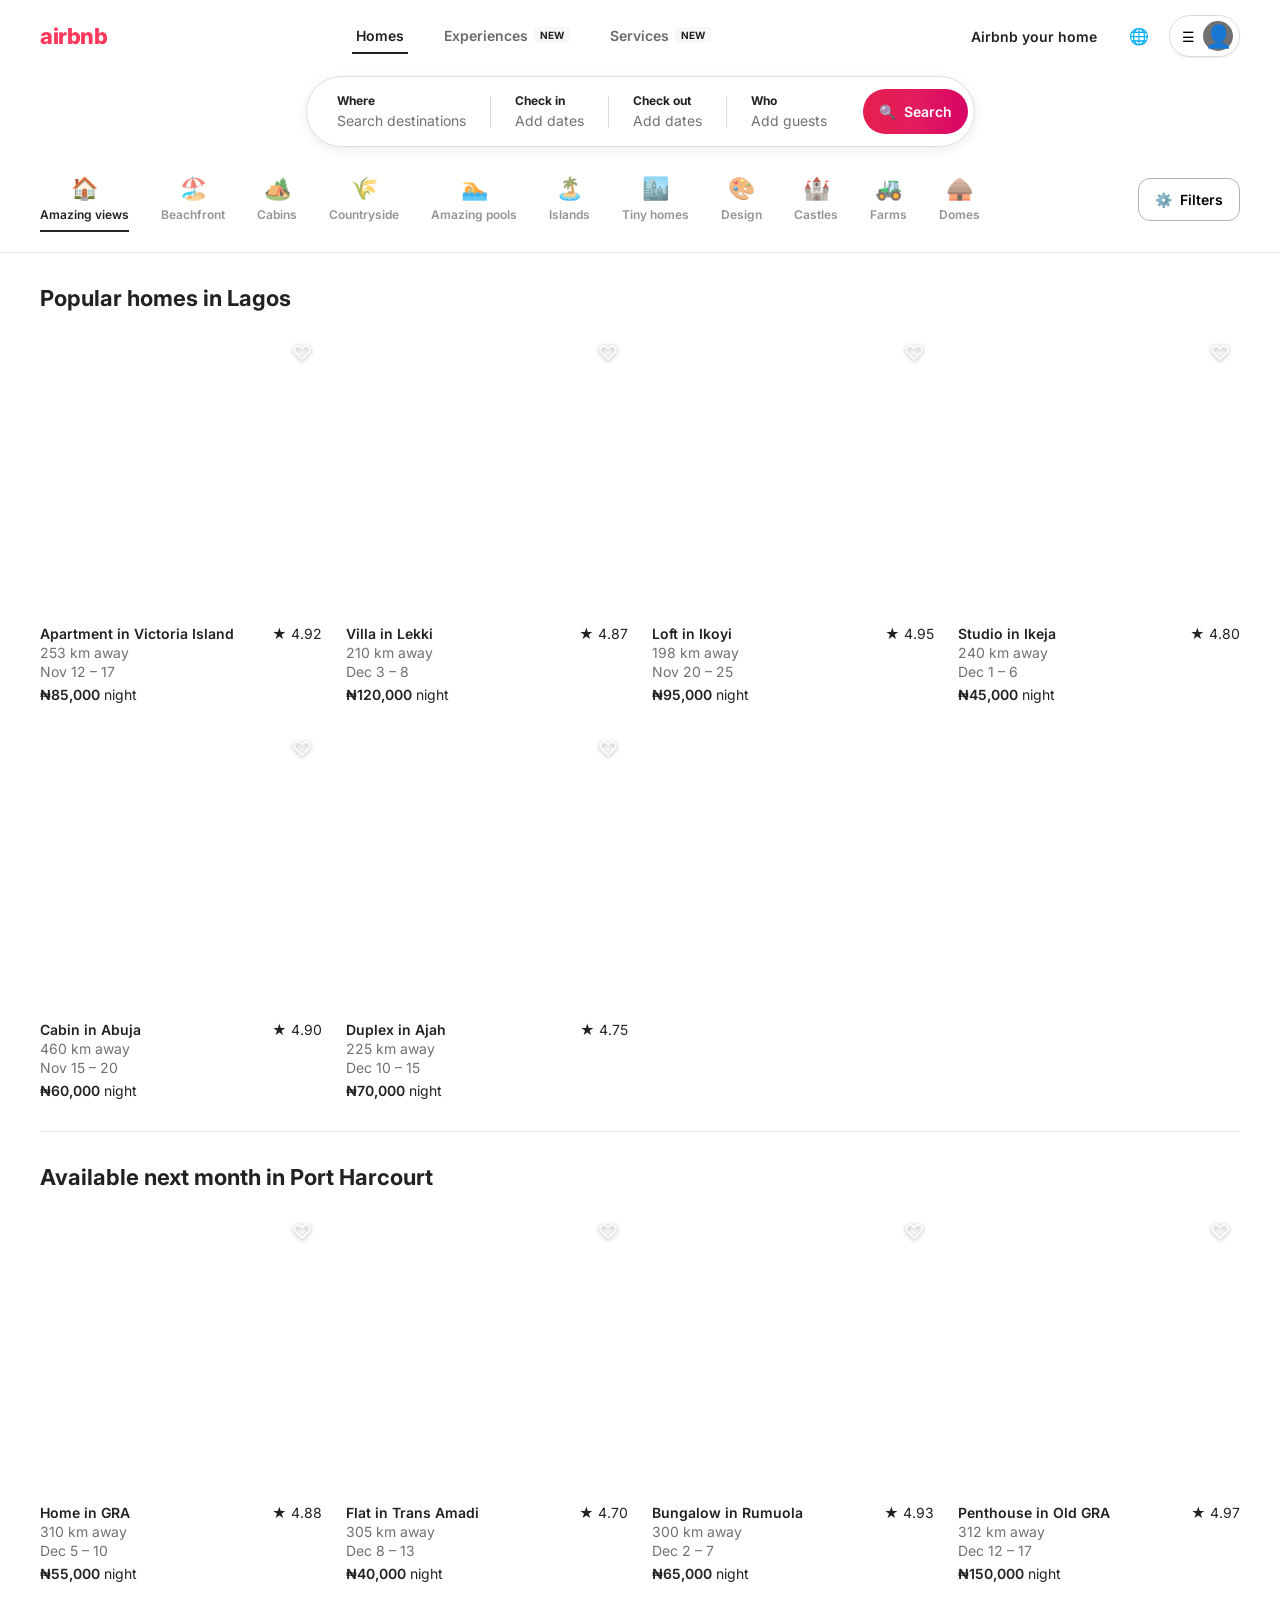
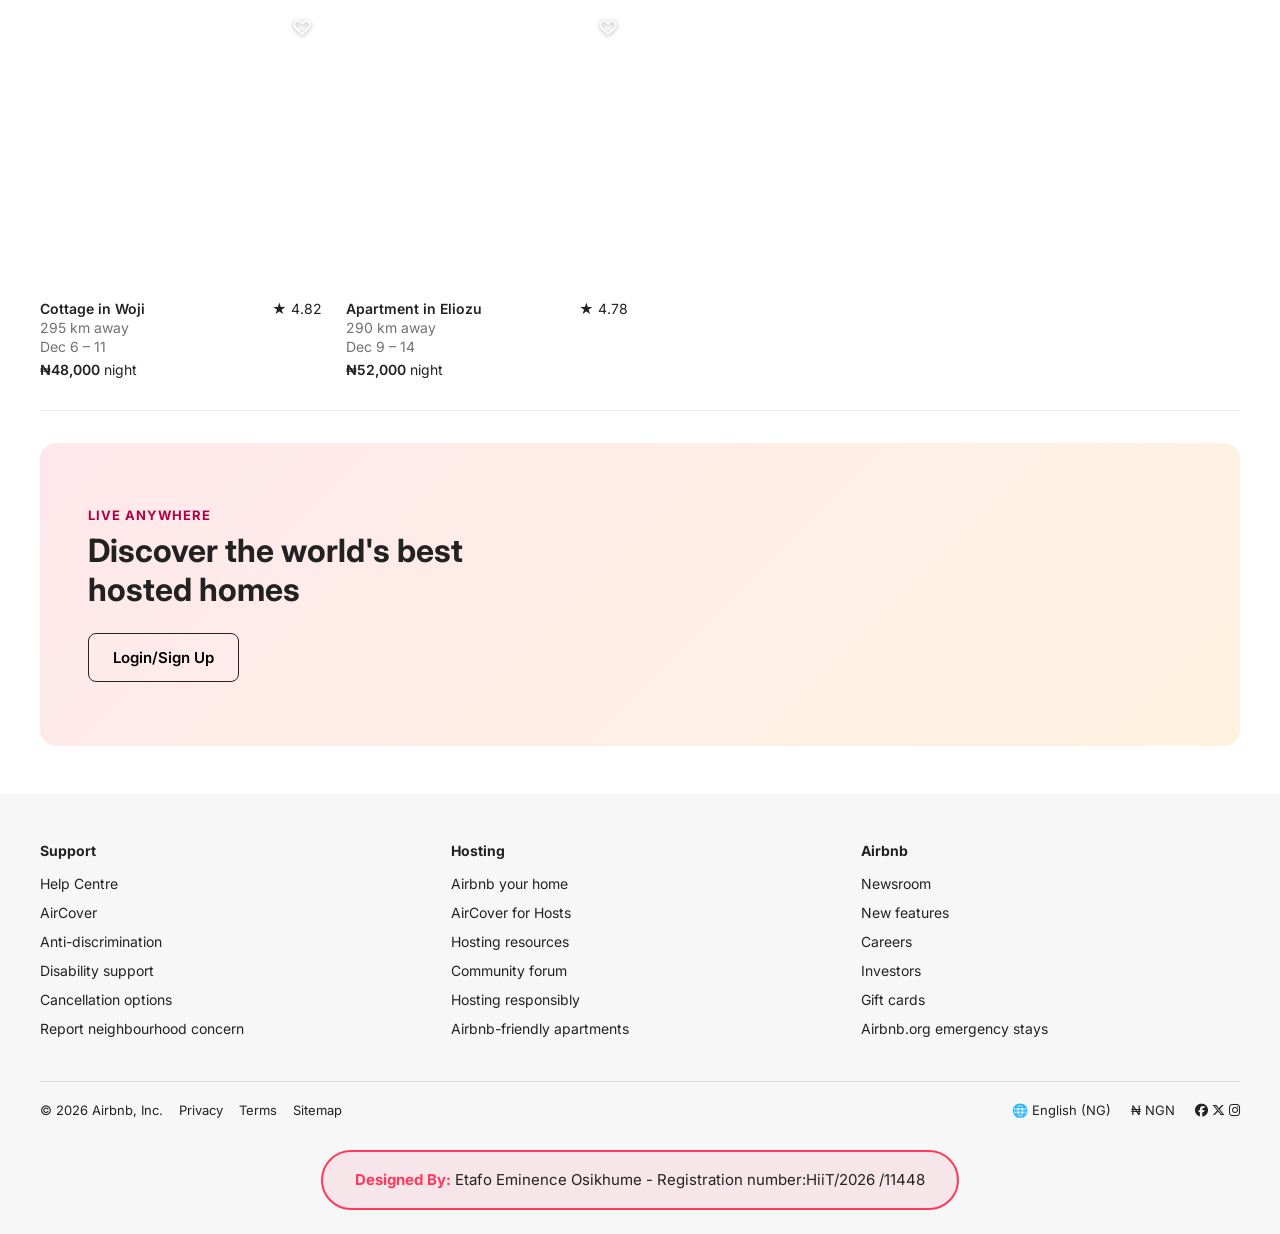
==== index.html @ aab42da4 "Initial commit" ====
<!DOCTYPE html>
<html lang="en">
<head>
<meta charset="UTF-8">
<meta name="viewport" content="width=device-width, initial-scale=1.0">
<title>Airbnb | Vacation Rentals, Cabins, Beach Houses & More</title>
<link rel="preconnect" href="https://fonts.googleapis.com">
<link href="https://fonts.googleapis.com/css2?family=Inter:wght@400;500;600;700;800&display=swap" rel="stylesheet">
<link rel="stylesheet" href="styles.css">
<link rel="stylesheet" href="https://cdnjs.cloudflare.com/ajax/libs/font-awesome/6.5.1/css/all.min.css">
</head>
<body>

<!-- ===== HEADER ===== -->
<header class="site-header">
  <div class="header-inner">
    <a href="#" class="logo">
      <span class="wordmark">airbnb</span>
    </a>

    <nav class="tab-nav" aria-label="Stay type">
      <a href="#" class="tab active">
        <span class="tab-label">Homes</span>
      </a>
      <a href="#" class="tab">
        <span class="tab-label">Experiences</span>
        <span class="tab-new">NEW</span>
      </a>
      <a href="#" class="tab">
        <span class="tab-label">Services</span>
        <span class="tab-new">NEW</span>
      </a>
    </nav>

    <div class="header-right">
      <a href="#" class="host-link">Airbnb your home</a>
      <button class="icon-btn" aria-label="Language">🌐</button>
      <button class="profile-btn" aria-label="Menu">
        <span class="menu-icon">☰</span>
        <span class="user-icon">👤</span>
      </button>
    </div>
  </div>

  <!-- Search bar -->
  <div class="search-wrap">
    <form class="search-bar" role="search">
      <div class="search-field">
        <span class="field-label">Where</span>
        <span class="field-value placeholder">Search destinations</span>
      </div>
      <div class="search-divider"></div>
      <div class="search-field narrow">
        <span class="field-label">Check in</span>
        <span class="field-value placeholder">Add dates</span>
      </div>
      <div class="search-divider"></div>
      <div class="search-field narrow">
        <span class="field-label">Check out</span>
        <span class="field-value placeholder">Add dates</span>
      </div>
      <div class="search-divider"></div>
      <div class="search-field">
        <span class="field-label">Who</span>
        <span class="field-value placeholder">Add guests</span>
      </div>
      <button type="submit" class="search-btn" aria-label="Search">
        <span class="search-icon">🔍</span>
        <span class="search-text">Search</span>
      </button>
    </form>
  </div>

  <!-- Category filter row -->
  <div class="category-row">
    <button class="category active">
      <span class="cat-icon">🏠</span>
      <span class="cat-name">Amazing views</span>
    </button>
    <button class="category">
      <span class="cat-icon">🏖️</span>
      <span class="cat-name">Beachfront</span>
    </button>
    <button class="category">
      <span class="cat-icon">🏕️</span>
      <span class="cat-name">Cabins</span>
    </button>
    <button class="category">
      <span class="cat-icon">🌾</span>
      <span class="cat-name">Countryside</span>
    </button>
    <button class="category">
      <span class="cat-icon">🏊</span>
      <span class="cat-name">Amazing pools</span>
    </button>
    <button class="category">
      <span class="cat-icon">🏝️</span>
      <span class="cat-name">Islands</span>
    </button>
    <button class="category">
      <span class="cat-icon">🏙️</span>
      <span class="cat-name">Tiny homes</span>
    </button>
    <button class="category">
      <span class="cat-icon">🎨</span>
      <span class="cat-name">Design</span>
    </button>
    <button class="category">
      <span class="cat-icon">🏰</span>
      <span class="cat-name">Castles</span>
    </button>
    <button class="category">
      <span class="cat-icon">🚜</span>
      <span class="cat-name">Farms</span>
    </button>
    <button class="category">
      <span class="cat-icon">🛖</span>
      <span class="cat-name">Domes</span>
    </button>
    <button class="filter-btn">
      <span class="filter-icon">⚙️</span>
      Filters
    </button>
  </div>
</header>

<!-- ===== MAIN ===== -->
<main>

  <!-- Section: Popular homes -->
  <section class="listing-section">
    <h2 class="section-title">Popular homes in Lagos</h2>
    <div class="card-grid">

      <a href="#" class="card">
        <div class="card-img" style="background-image:url('https://images.unsplash.com/photo-1600585154340-be6161a56a0c?w=500')">
          <button class="heart-btn" aria-label="Save">♡</button>
        </div>
        <div class="card-body">
          <div class="card-top">
            <span class="card-title">Apartment in Victoria Island</span>
            <span class="card-rating">★ 4.92</span>
          </div>
          <p class="card-sub">253 km away</p>
          <p class="card-dates">Nov 12 – 17</p>
          <p class="card-price"><strong>₦85,000</strong> night</p>
        </div>
      </a>

      <a href="#" class="card">
        <div class="card-img" style="background-image:url('https://images.unsplash.com/photo-1502672260266-1c1ef2d93688?w=500')">
          <button class="heart-btn" aria-label="Save">♡</button>
        </div>
        <div class="card-body">
          <div class="card-top">
            <span class="card-title">Villa in Lekki</span>
            <span class="card-rating">★ 4.87</span>
          </div>
          <p class="card-sub">210 km away</p>
          <p class="card-dates">Dec 3 – 8</p>
          <p class="card-price"><strong>₦120,000</strong> night</p>
        </div>
      </a>

      <a href="#" class="card">
        <div class="card-img" style="background-image:url('https://images.unsplash.com/photo-1600607687939-ce8a6c25118c?w=500')">
          <button class="heart-btn" aria-label="Save">♡</button>
        </div>
        <div class="card-body">
          <div class="card-top">
            <span class="card-title">Loft in Ikoyi</span>
            <span class="card-rating">★ 4.95</span>
          </div>
          <p class="card-sub">198 km away</p>
          <p class="card-dates">Nov 20 – 25</p>
          <p class="card-price"><strong>₦95,000</strong> night</p>
        </div>
      </a>

      <a href="#" class="card">
        <div class="card-img" style="background-image:url('https://images.unsplash.com/photo-1600596542815-ffad4c1539a9?w=500')">
          <button class="heart-btn" aria-label="Save">♡</button>
        </div>
        <div class="card-body">
          <div class="card-top">
            <span class="card-title">Studio in Ikeja</span>
            <span class="card-rating">★ 4.80</span>
          </div>
          <p class="card-sub">240 km away</p>
          <p class="card-dates">Dec 1 – 6</p>
          <p class="card-price"><strong>₦45,000</strong> night</p>
        </div>
      </a>

      <a href="#" class="card">
        <div class="card-img" style="background-image:url('https://images.unsplash.com/photo-1512917774080-9991f1c4c750?w=500')">
          <button class="heart-btn" aria-label="Save">♡</button>
        </div>
        <div class="card-body">
          <div class="card-top">
            <span class="card-title">Cabin in Abuja</span>
            <span class="card-rating">★ 4.90</span>
          </div>
          <p class="card-sub">460 km away</p>
          <p class="card-dates">Nov 15 – 20</p>
          <p class="card-price"><strong>₦60,000</strong> night</p>
        </div>
      </a>

      <a href="#" class="card">
        <div class="card-img" style="background-image:url('https://images.unsplash.com/photo-1600566753086-00f18fb6b3ea?w=500')">
          <button class="heart-btn" aria-label="Save">♡</button>
        </div>
        <div class="card-body">
          <div class="card-top">
            <span class="card-title">Duplex in Ajah</span>
            <span class="card-rating">★ 4.75</span>
          </div>
          <p class="card-sub">225 km away</p>
          <p class="card-dates">Dec 10 – 15</p>
          <p class="card-price"><strong>₦70,000</strong> night</p>
        </div>
      </a>

    </div>
  </section>

  <!-- Section: Available next month -->
  <section class="listing-section">
    <h2 class="section-title">Available next month in Port Harcourt</h2>
    <div class="card-grid">

      <a href="#" class="card">
        <div class="card-img" style="background-image:url('https://images.unsplash.com/photo-1560448204-e02f11c3d0e2?w=500')">
          <button class="heart-btn" aria-label="Save">♡</button>
        </div>
        <div class="card-body">
          <div class="card-top">
            <span class="card-title">Home in GRA</span>
            <span class="card-rating">★ 4.88</span>
          </div>
          <p class="card-sub">310 km away</p>
          <p class="card-dates">Dec 5 – 10</p>
          <p class="card-price"><strong>₦55,000</strong> night</p>
        </div>
      </a>

      <a href="#" class="card">
        <div class="card-img" style="background-image:url('https://images.unsplash.com/photo-1570129477492-45c003edd2be?w=500')">
          <button class="heart-btn" aria-label="Save">♡</button>
        </div>
        <div class="card-body">
          <div class="card-top">
            <span class="card-title">Flat in Trans Amadi</span>
            <span class="card-rating">★ 4.70</span>
          </div>
          <p class="card-sub">305 km away</p>
          <p class="card-dates">Dec 8 – 13</p>
          <p class="card-price"><strong>₦40,000</strong> night</p>
        </div>
      </a>

      <a href="#" class="card">
        <div class="card-img" style="background-image:url('https://images.unsplash.com/photo-1505873242700-f289a29e1e0f?w=500')">
          <button class="heart-btn" aria-label="Save">♡</button>
        </div>
        <div class="card-body">
          <div class="card-top">
            <span class="card-title">Bungalow in Rumuola</span>
            <span class="card-rating">★ 4.93</span>
          </div>
          <p class="card-sub">300 km away</p>
          <p class="card-dates">Dec 2 – 7</p>
          <p class="card-price"><strong>₦65,000</strong> night</p>
        </div>
      </a>

      <a href="#" class="card">
        <div class="card-img" style="background-image:url('https://images.unsplash.com/photo-1571003123894-1f0594d2b5d9?w=500')">
          <button class="heart-btn" aria-label="Save">♡</button>
        </div>
        <div class="card-body">
          <div class="card-top">
            <span class="card-title">Penthouse in Old GRA</span>
            <span class="card-rating">★ 4.97</span>
          </div>
          <p class="card-sub">312 km away</p>
          <p class="card-dates">Dec 12 – 17</p>
          <p class="card-price"><strong>₦150,000</strong> night</p>
        </div>
      </a>

      <a href="#" class="card">
        <div class="card-img" style="background-image:url('https://images.unsplash.com/photo-1502672023488-70e25813eb80?w=500')">
          <button class="heart-btn" aria-label="Save">♡</button>
        </div>
        <div class="card-body">
          <div class="card-top">
            <span class="card-title">Cottage in Woji</span>
            <span class="card-rating">★ 4.82</span>
          </div>
          <p class="card-sub">295 km away</p>
          <p class="card-dates">Dec 6 – 11</p>
          <p class="card-price"><strong>₦48,000</strong> night</p>
        </div>
      </a>

      <a href="#" class="card">
        <div class="card-img" style="background-image:url('https://images.unsplash.com/photo-1615529182904-14819c35db37?w=500')">
          <button class="heart-btn" aria-label="Save">♡</button>
        </div>
        <div class="card-body">
          <div class="card-top">
            <span class="card-title">Apartment in Eliozu</span>
            <span class="card-rating">★ 4.78</span>
          </div>
          <p class="card-sub">290 km away</p>
          <p class="card-dates">Dec 9 – 14</p>
          <p class="card-price"><strong>₦52,000</strong> night</p>
        </div>
      </a>

    </div>
  </section>

  <!-- Inspiration banner -->
  <section class="inspire-banner">
    <div class="inspire-text">
      <p class="inspire-eyebrow">Live anywhere</p>
      <h2>Discover the world's best hosted homes</h2>
      <button class="inspire-btn"><a href="login.html">Login/Sign Up</a></button>
    </div>
  </section>

</main>

<!-- ===== FOOTER ===== -->
<footer class="site-footer">
  <div class="footer-columns">
    <div class="footer-col">
      <h3>Support</h3>
      <a href="help.html">Help Centre</a>
      <a href="#">AirCover</a>
      <a href="#">Anti-discrimination</a>
      <a href="#">Disability support</a>
      <a href="#">Cancellation options</a>
      <a href="#">Report neighbourhood concern</a>
    </div>
    <div class="footer-col">
      <h3>Hosting</h3>
      <a href="#">Airbnb your home</a>
      <a href="#">AirCover for Hosts</a>
      <a href="#">Hosting resources</a>
      <a href="#">Community forum</a>
      <a href="#">Hosting responsibly</a>
      <a href="#">Airbnb-friendly apartments</a>
    </div>
    <div class="footer-col">
      <h3>Airbnb</h3>
      <a href="#">Newsroom</a>
      <a href="#">New features</a>
      <a href="#">Careers</a>
      <a href="#">Investors</a>
      <a href="#">Gift cards</a>
      <a href="#">Airbnb.org emergency stays</a>
    </div>
  </div>

  <div class="footer-bottom">
    <div class="footer-legal">
      <span>© 2026 Airbnb, Inc.</span>
      <a href="#">Privacy</a>
      <a href="#">Terms</a>
      <a href="#">Sitemap</a>
    </div>
    <div class="footer-meta">
      <span class="lang-select">🌐 English (NG)</span>
      <span class="lang-select">₦ NGN</span>
      <span class="socials">
  <a href="#" aria-label="Facebook"><i class="fa-brands fa-facebook"></i></a>
  <a href="#" aria-label="Twitter"><i class="fa-brands fa-x-twitter"></i></a>
  <a href="#" aria-label="Instagram"><i class="fa-brands fa-instagram"></i></a>
</span>
    </div>
  </div>

  <p class="designed-by"><strong>Designed By:</strong> Etafo Eminence Osikhume - Registration number:HiiT/2026 /11448</p>
</footer>

</body>
</html>
---- styles.css ----
/* ===== Reset & base ===== */
* { margin: 0; padding: 0; box-sizing: border-box; }
html, body {
  max-width: 100%;
  overflow-x: hidden;
}
body {
  font-family: 'Inter', -apple-system, BlinkMacSystemFont, 'Helvetica Neue', sans-serif;
  color: #222222;
  background: #ffffff;
}

a { text-decoration: none; color: inherit; }
button { font-family: inherit; border: none; background: none; cursor: pointer; }

/* ===== Header ===== */
.site-header {
  position: sticky;
  top: 0;
  z-index: 50;
  background: #fff;
  border-bottom: 1px solid #ebebeb;
}

.header-inner {
  display: flex;
  align-items: center;
  justify-content: space-between;
  padding: 14px 40px;
  max-width: 1760px;
  margin: 0 auto;
}

.logo {
  display: flex;
  align-items: center;
  gap: 8px;
}
.logo-icon { width: 32px; height: 32px; }
.wordmark {
  font-size: 22px;
  font-weight: 800;
  color: #FF385C;
  letter-spacing: -0.5px;
}

.tab-nav {
  display: flex;
  gap: 32px;
}
.tab {
  display: flex;
  align-items: center;
  gap: 6px;
  padding: 8px 4px;
  font-size: 14px;
  font-weight: 600;
  color: #6a6a6a;
  border-bottom: 2px solid transparent;
}
.tab.active {
  color: #222;
  border-bottom-color: #222;
}
.tab-new {
  font-size: 10px;
  font-weight: 700;
  background: #f7f7f7;
  color: #222;
  padding: 2px 6px;
  border-radius: 4px;
}

.header-right {
  display: flex;
  align-items: center;
  gap: 8px;
}
.host-link {
  font-size: 14px;
  font-weight: 600;
  padding: 12px 12px;
  border-radius: 22px;
}
.host-link:hover { background: #f7f7f7; }
.icon-btn {
  font-size: 16px;
  padding: 12px;
  border-radius: 50%;
}
.icon-btn:hover { background: #f7f7f7; }
.profile-btn {
  display: flex;
  align-items: center;
  gap: 8px;
  border: 1px solid #dddddd;
  border-radius: 21px;
  padding: 5px 6px 5px 12px;
  box-shadow: 0 1px 2px rgba(0,0,0,0.08);
}
.profile-btn:hover { box-shadow: 0 2px 6px rgba(0,0,0,0.18); }
.menu-icon { font-size: 14px; }
.user-icon {
  font-size: 22px;
  background: #717171;
  color: #fff;
  border-radius: 50%;
  width: 30px;
  height: 30px;
  display: flex;
  align-items: center;
  justify-content: center;
}

/* ===== Search bar ===== */
.search-wrap {
  display: flex;
  justify-content: center;
  padding: 4px 0 20px;
}
.search-bar {
  display: flex;
  align-items: center;
  border: 1px solid #dddddd;
  border-radius: 40px;
  box-shadow: 0 3px 12px rgba(0,0,0,0.08);
  padding: 6px;
}
.search-field {
  padding: 10px 24px;
  cursor: pointer;
  border-radius: 32px;
  min-width: 130px;
}
.search-field.narrow { min-width: 110px; }
.search-field:hover { background: #f0f0f0; }
.field-label {
  display: block;
  font-size: 12px;
  font-weight: 700;
  margin-bottom: 2px;
}
.field-value {
  font-size: 14px;
  color: #222;
}
.field-value.placeholder { color: #717171; }
.search-divider {
  width: 1px;
  height: 32px;
  background: #dddddd;
}
.search-btn {
  display: flex;
  align-items: center;
  gap: 8px;
  background: linear-gradient(90deg, #E61E4D, #E31C5F, #D70466);
  color: #fff;
  padding: 14px 16px;
  border-radius: 32px;
  font-weight: 600;
  font-size: 14px;
  margin-left: 6px;
}
.search-icon { font-size: 14px; }

/* ===== Category row ===== */
.category-row {
  display: flex;
  align-items: center;
  gap: 32px;
  padding: 0 40px 20px;
  overflow-x: auto;
  max-width: 1760px;
  margin: 0 auto;
}
.category {
  display: flex;
  flex-direction: column;
  align-items: center;
  gap: 6px;
  padding: 8px 0;
  color: #717171;
  border-bottom: 2px solid transparent;
  white-space: nowrap;
  opacity: 0.75;
}
.category:hover { opacity: 1; color: #222; }
.category.active {
  color: #222;
  border-bottom-color: #222;
  opacity: 1;
}
.cat-icon { font-size: 22px; }
.cat-name { font-size: 12px; font-weight: 600; }

.filter-btn {
  display: flex;
  align-items: center;
  gap: 8px;
  border: 1px solid #b0b0b0;
  border-radius: 12px;
  padding: 12px 16px;
  font-size: 14px;
  font-weight: 600;
  white-space: nowrap;
  margin-left: auto;
}
.filter-icon { font-size: 14px; }

/* ===== Listing sections ===== */
main { max-width: 1760px; margin: 0 auto; padding: 0 40px; }

.listing-section {
  padding: 32px 0;
  border-bottom: 1px solid #ebebeb;
}
.section-title {
  font-size: 22px;
  font-weight: 700;
  margin-bottom: 20px;
}

.card-grid {
  display: grid;
  grid-template-columns: repeat(6, 1fr);
  gap: 24px;
}

.card { display: block; }
.card-img {
  position: relative;
  width: 100%;
  aspect-ratio: 1 / 1;
  background-size: cover;
  background-position: center;
  border-radius: 12px;
  margin-bottom: 12px;
}
.heart-btn {
  position: absolute;
  top: 10px;
  right: 10px;
  font-size: 20px;
  color: #fff;
  filter: drop-shadow(0 1px 2px rgba(0,0,0,0.4));
}

.card-top {
  display: flex;
  justify-content: space-between;
  gap: 8px;
  font-size: 14px;
}
.card-title {
  font-weight: 600;
  overflow: hidden;
  text-overflow: ellipsis;
  white-space: nowrap;
}
.card-rating { flex-shrink: 0; }
.card-sub, .card-dates {
  font-size: 14px;
  color: #717171;
  margin-top: 2px;
}
.card-price {
  font-size: 14px;
  margin-top: 6px;
}
.card-price strong { font-weight: 600; }

/* ===== Inspiration banner ===== */
.inspire-banner {
  margin: 32px 0 48px;
  border-radius: 16px;
  background: linear-gradient(135deg, #FFE8EC 0%, #FFF3E0 100%);
  padding: 64px 48px;
}
.inspire-eyebrow {
  font-size: 13px;
  font-weight: 700;
  text-transform: uppercase;
  letter-spacing: 1px;
  color: #B10047;
  margin-bottom: 8px;
}
.inspire-text h2 {
  font-size: 32px;
  font-weight: 700;
  max-width: 480px;
  margin-bottom: 24px;
}
.inspire-btn {
  border: 1.5px solid #222;
  border-radius: 8px;
  padding: 14px 24px;
  font-size: 15px;
  font-weight: 600;
}
.inspire-btn:hover { background: #222; color: #fff; }

/* ===== Footer ===== */
.site-footer {
  background: #f7f7f7;
  padding: 48px 40px 24px;
}
.footer-columns {
  display: grid;
  grid-template-columns: repeat(3, 1fr);
  gap: 32px;
  max-width: 1760px;
  margin: 0 auto 32px;
}
.footer-col h3 {
  font-size: 14px;
  font-weight: 700;
  margin-bottom: 16px;
}
.footer-col a {
  display: block;
  font-size: 14px;
  color: #222;
  margin-bottom: 12px;
}
.footer-col a:hover { text-decoration: underline; }

.footer-bottom {
  border-top: 1px solid #dddddd;
  padding-top: 20px;
  display: flex;
  flex-wrap: wrap;
  justify-content: space-between;
  gap: 12px;
  max-width: 1760px;
  margin: 0 auto;
  font-size: 13px;
  color: #222;
}
.footer-legal { display: flex; gap: 16px; align-items: center; flex-wrap: wrap; }
.footer-legal a:hover { text-decoration: underline; }
.footer-meta { display: flex; gap: 20px; flex-wrap: wrap; }

/* ===== Responsive ===== */
@media (max-width: 1400px) {
  .card-grid { grid-template-columns: repeat(4, 1fr); }
}

@media (max-width: 1000px) {
  .card-grid { grid-template-columns: repeat(3, 1fr); }
  .tab-nav { display: none; }
  .footer-columns { grid-template-columns: repeat(2, 1fr); }
}

@media (max-width: 700px) {
  .header-inner { padding: 12px 16px; }
  .host-link { display: none; }
  main { padding: 0 16px; }
  .category-row { padding: 0 16px 16px; gap: 20px; }
  .card-grid { grid-template-columns: repeat(2, 1fr); gap: 16px; }
  .search-wrap { padding: 4px 16px 20px; }
.search-bar { width: 100%; justify-content: space-between; }
.search-field.narrow, .search-divider { display: none; }
.search-field { flex: 1; min-width: 0; padding: 10px 16px; }
.search-btn { flex-shrink: 0; padding: 12px; border-radius: 50%; }
.search-text { display: none; }
  .footer-columns { grid-template-columns: 1fr; }
  .inspire-banner { padding: 40px 24px; }
  .inspire-text h2 { font-size: 24px; }
}

@media (max-width: 480px) {
  .card-grid { grid-template-columns: 1fr; }
}
/* ===== Designed By badge ===== */
.designed-by {
  display: block;
  width: fit-content;
  max-width: 90%;
  margin: 32px auto 0;
  text-align: center;
  border: 2px solid #FF385C;
  border-radius: 999px;
  padding: 16px 32px;
  background: #f7e6e9;
  font-size: 15px;
  line-height: 1.6;
  color: #222;
}
.designed-by strong {
  color: #FF385C;
}
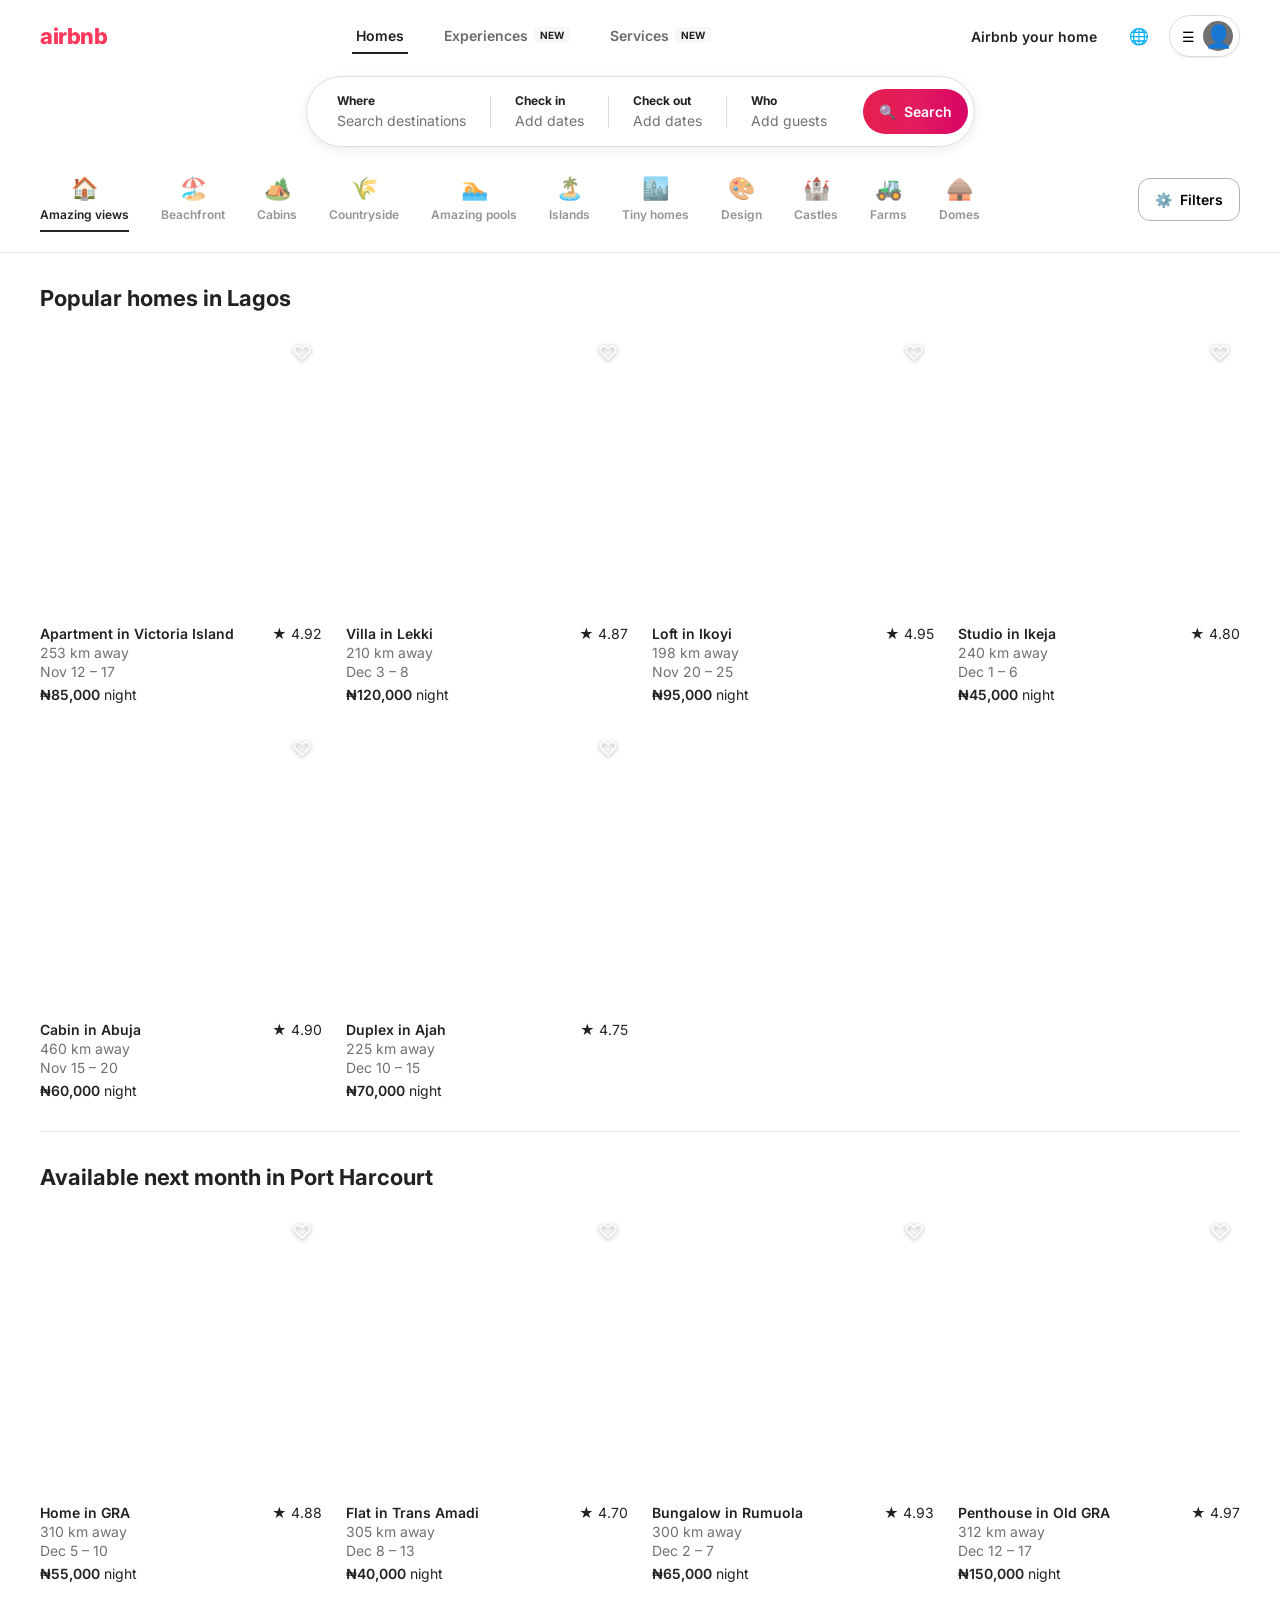
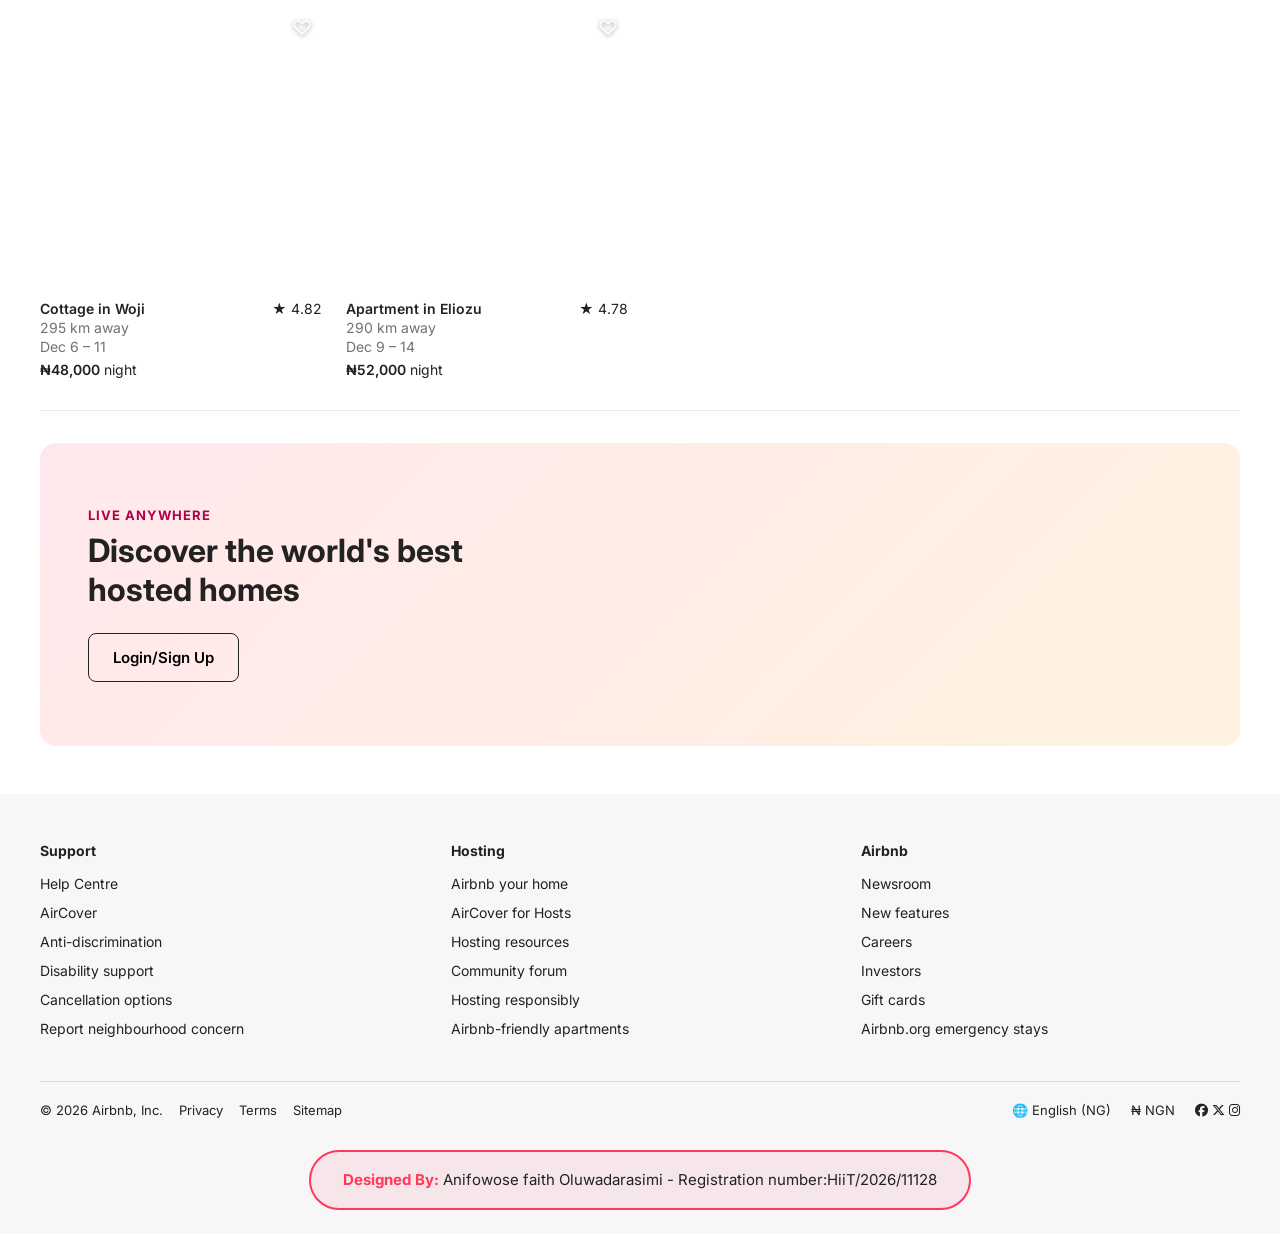
==== commit f89df6b2: "Update homepage HTML" ====
--- a/index.html
+++ b/index.html
@@ -384,7 +384,7 @@
     </div>
   </div>
 
-  <p class="designed-by"><strong>Designed By:</strong> Etafo Eminence Osikhume - Registration number:HiiT/2026 /11448</p>
+  <p class="designed-by"><strong>Designed By:</strong> Anifowose  faith Oluwadarasimi - Registration number:HiiT/2026/11128</p>
 </footer>
 
 </body>
